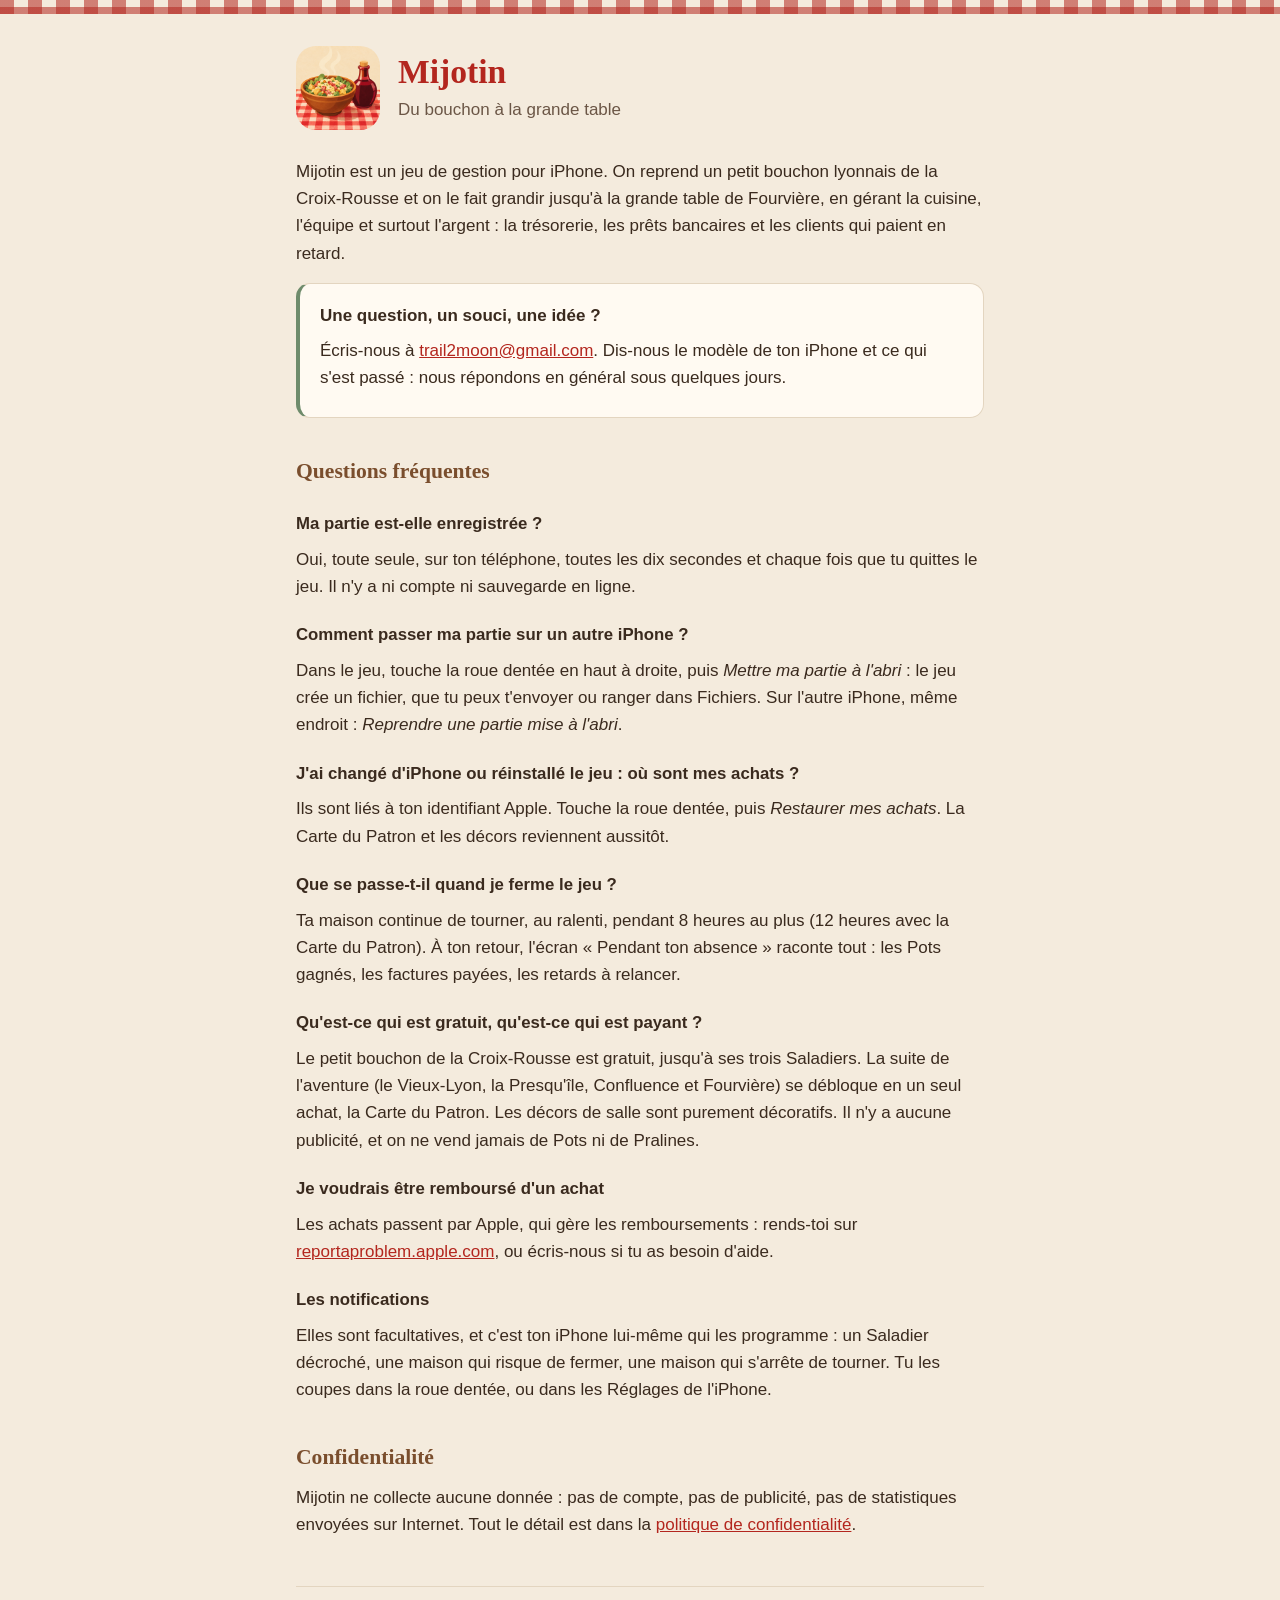
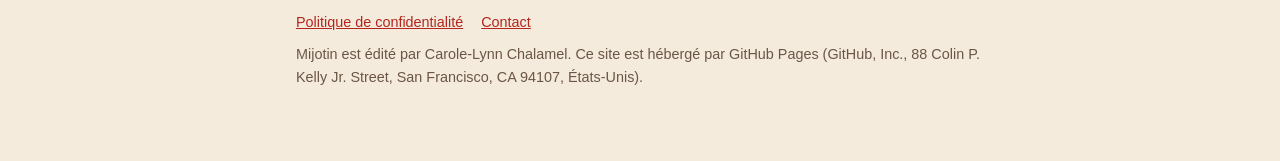
==== index.html @ 32540396 "Pages d'assistance et de confidentialité de Mijotin Co-Authored-By: Claude Opus 5.5 (1M context) <no" ====
<!doctype html>
<html lang="fr">
<head>
<meta charset="utf-8">
<meta name="viewport" content="width=device-width, initial-scale=1">
<title>Mijotin · Assistance</title>
<meta name="description" content="Mijotin, jeu de gestion d'un bouchon lyonnais : aide, questions fréquentes et contact.">
<link rel="icon" href="icone.png">
<link rel="apple-touch-icon" href="apple-touch-icon.png">
<link rel="stylesheet" href="style.css">
</head>
<body>
<div class="nappe" aria-hidden="true"></div>
<main>
  <header class="titre">
    <img src="icone.png" alt="L'icône de Mijotin">
    <div>
      <h1>Mijotin</h1>
      <p class="sous-titre">Du bouchon à la grande table</p>
    </div>
  </header>

  <p>Mijotin est un jeu de gestion pour iPhone. On reprend un petit bouchon lyonnais de la Croix-Rousse et on le fait grandir jusqu'à la grande table de Fourvière, en gérant la cuisine, l'équipe et surtout l'argent : la trésorerie, les prêts bancaires et les clients qui paient en retard.</p>

  <div class="carte encadre">
    <strong>Une question, un souci, une idée ?</strong>
    <p>Écris-nous à <a href="mailto:trail2moon@gmail.com">trail2moon@gmail.com</a>. Dis-nous le modèle de ton iPhone et ce qui s'est passé : nous répondons en général sous quelques jours.</p>
  </div>

  <h2>Questions fréquentes</h2>

  <h3>Ma partie est-elle enregistrée ?</h3>
  <p>Oui, toute seule, sur ton téléphone, toutes les dix secondes et chaque fois que tu quittes le jeu. Il n'y a ni compte ni sauvegarde en ligne.</p>

  <h3>Comment passer ma partie sur un autre iPhone ?</h3>
  <p>Dans le jeu, touche la roue dentée en haut à droite, puis <em>Mettre ma partie à l'abri</em> : le jeu crée un fichier, que tu peux t'envoyer ou ranger dans Fichiers. Sur l'autre iPhone, même endroit : <em>Reprendre une partie mise à l'abri</em>.</p>

  <h3>J'ai changé d'iPhone ou réinstallé le jeu : où sont mes achats ?</h3>
  <p>Ils sont liés à ton identifiant Apple. Touche la roue dentée, puis <em>Restaurer mes achats</em>. La Carte du Patron et les décors reviennent aussitôt.</p>

  <h3>Que se passe-t-il quand je ferme le jeu ?</h3>
  <p>Ta maison continue de tourner, au ralenti, pendant 8 heures au plus (12 heures avec la Carte du Patron). À ton retour, l'écran « Pendant ton absence » raconte tout : les Pots gagnés, les factures payées, les retards à relancer.</p>

  <h3>Qu'est-ce qui est gratuit, qu'est-ce qui est payant ?</h3>
  <p>Le petit bouchon de la Croix-Rousse est gratuit, jusqu'à ses trois Saladiers. La suite de l'aventure (le Vieux-Lyon, la Presqu'île, Confluence et Fourvière) se débloque en un seul achat, la Carte du Patron. Les décors de salle sont purement décoratifs. Il n'y a aucune publicité, et on ne vend jamais de Pots ni de Pralines.</p>

  <h3>Je voudrais être remboursé d'un achat</h3>
  <p>Les achats passent par Apple, qui gère les remboursements : rends-toi sur <a href="https://reportaproblem.apple.com">reportaproblem.apple.com</a>, ou écris-nous si tu as besoin d'aide.</p>

  <h3>Les notifications</h3>
  <p>Elles sont facultatives, et c'est ton iPhone lui-même qui les programme : un Saladier décroché, une maison qui risque de fermer, une maison qui s'arrête de tourner. Tu les coupes dans la roue dentée, ou dans les Réglages de l'iPhone.</p>

  <h2>Confidentialité</h2>
  <p>Mijotin ne collecte aucune donnée : pas de compte, pas de publicité, pas de statistiques envoyées sur Internet. Tout le détail est dans la <a href="confidentialite.html">politique de confidentialité</a>.</p>

  <footer>
    <nav class="liens">
      <a href="confidentialite.html">Politique de confidentialité</a>
      <a href="mailto:trail2moon@gmail.com">Contact</a>
    </nav>
    <p>Mijotin est édité par Carole-Lynn Chalamel. Ce site est hébergé par GitHub Pages (GitHub, Inc., 88 Colin P. Kelly Jr. Street, San Francisco, CA 94107, États-Unis).</p>
  </footer>
</main>
</body>
</html>
---- style.css ----
/* Les pages publiques de Mijotin (assistance et confidentialité), aux couleurs du jeu. Aucune ressource externe. */
:root {
  --fond: #f4ebdd;
  --carte: #fffaf2;
  --encre: #3a2a1e;
  --doux: #6b5646;
  --rouge: #b3261e;
  --bois: #7a4e2d;
  --sauge: #6e8b6b;
  --trait: #e3d5c0;
}
@media (prefers-color-scheme: dark) {
  :root {
    --fond: #211812;
    --carte: #2c211a;
    --encre: #f4ebdd;
    --doux: #cdbba6;
    --rouge: #ec6a5f;
    --bois: #d8a97f;
    --sauge: #9dbb99;
    --trait: #45362a;
  }
}
* {
  box-sizing: border-box;
}
html {
  -webkit-text-size-adjust: 100%;
}
body {
  margin: 0;
  background: var(--fond);
  color: var(--encre);
  font: 17px/1.6 -apple-system, BlinkMacSystemFont, 'Segoe UI', Roboto, sans-serif;
}
.nappe {
  height: 14px;
  background:
    repeating-linear-gradient(90deg, rgba(179, 38, 30, 0.55) 0 14px, transparent 14px 28px),
    repeating-linear-gradient(0deg, rgba(179, 38, 30, 0.55) 0 7px, transparent 7px 14px);
}
main {
  max-width: 720px;
  margin: 0 auto;
  padding: 32px 16px 64px;
}
header.titre {
  display: flex;
  align-items: center;
  gap: 18px;
  margin-bottom: 28px;
}
header.titre img {
  width: 84px;
  height: 84px;
  border-radius: 20px;
  flex-shrink: 0;
}
h1 {
  margin: 0;
  font-family: Georgia, 'Times New Roman', serif;
  color: var(--rouge);
  font-size: 2.1rem;
  line-height: 1.15;
}
.sous-titre {
  margin: 4px 0 0;
  color: var(--doux);
}
h2 {
  font-family: Georgia, 'Times New Roman', serif;
  color: var(--bois);
  font-size: 1.35rem;
  margin: 36px 0 10px;
}
h3 {
  font-size: 1.05rem;
  margin: 22px 0 4px;
}
p,
li {
  margin: 8px 0;
}
a {
  color: var(--rouge);
}
.carte {
  background: var(--carte);
  border: 1px solid var(--trait);
  border-radius: 14px;
  padding: 18px 20px;
  margin: 16px 0;
}
.encadre {
  border-left: 4px solid var(--sauge);
}
nav.liens {
  display: flex;
  flex-wrap: wrap;
  gap: 8px 18px;
  margin: 8px 0 0;
}
footer {
  margin-top: 48px;
  color: var(--doux);
  font-size: 0.9rem;
  border-top: 1px solid var(--trait);
  padding-top: 16px;
}
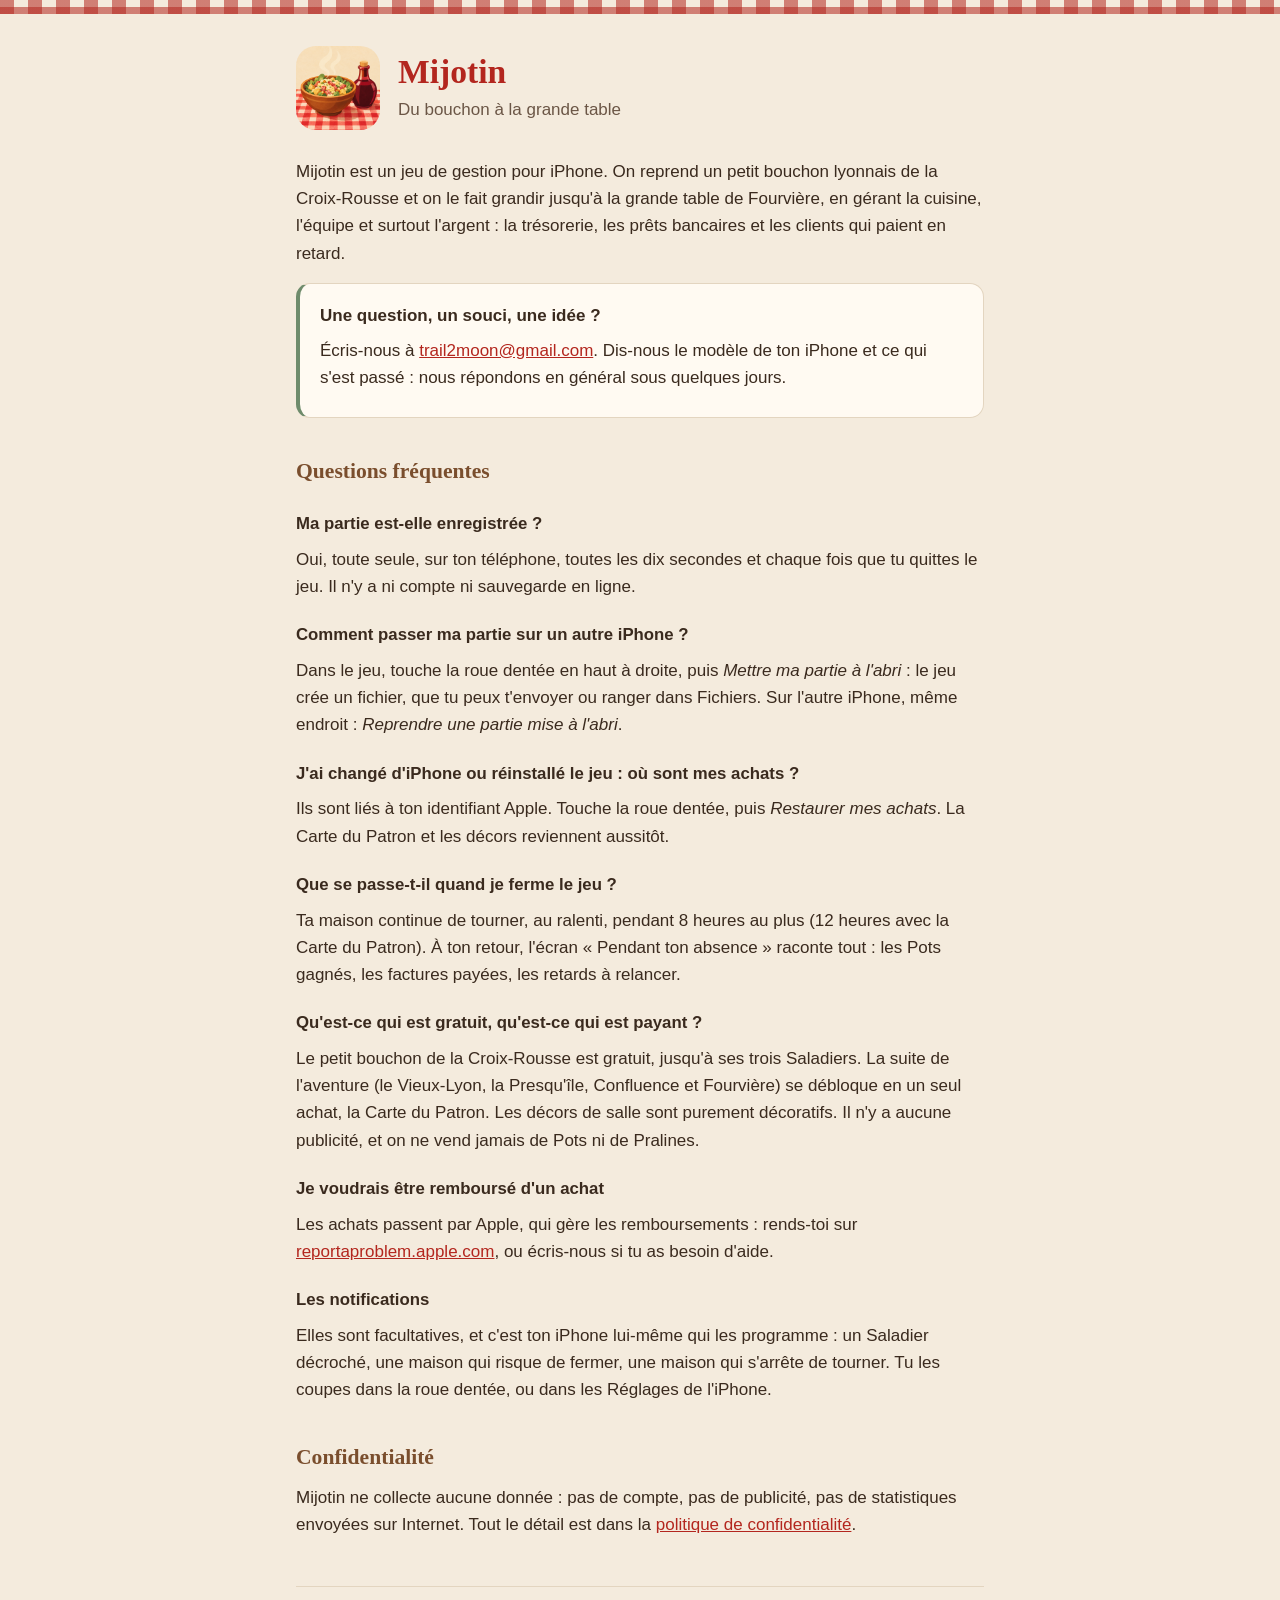
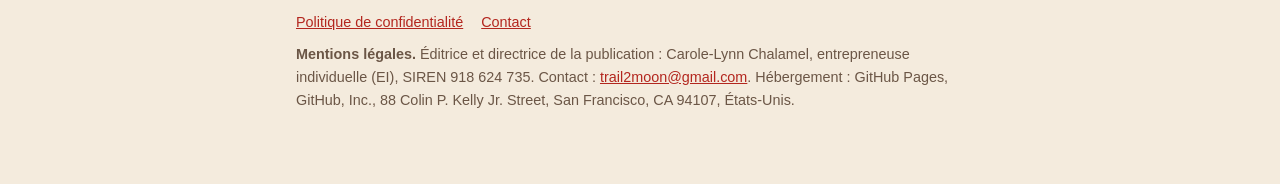
==== commit 530d5072: "Mise à jour des pages de Mijotin" ====
--- a/index.html
+++ b/index.html
@@ -58,7 +58,7 @@
       <a href="confidentialite.html">Politique de confidentialité</a>
       <a href="mailto:trail2moon@gmail.com">Contact</a>
     </nav>
-    <p>Mijotin est édité par Carole-Lynn Chalamel. Ce site est hébergé par GitHub Pages (GitHub, Inc., 88 Colin P. Kelly Jr. Street, San Francisco, CA 94107, États-Unis).</p>
+    <p><strong>Mentions légales.</strong> Éditrice et directrice de la publication : Carole-Lynn Chalamel, entrepreneuse individuelle (EI), SIREN 918 624 735. Contact : <a href="mailto:trail2moon@gmail.com">trail2moon@gmail.com</a>. Hébergement : GitHub Pages, GitHub, Inc., 88 Colin P. Kelly Jr. Street, San Francisco, CA 94107, États-Unis.</p>
   </footer>
 </main>
 </body>
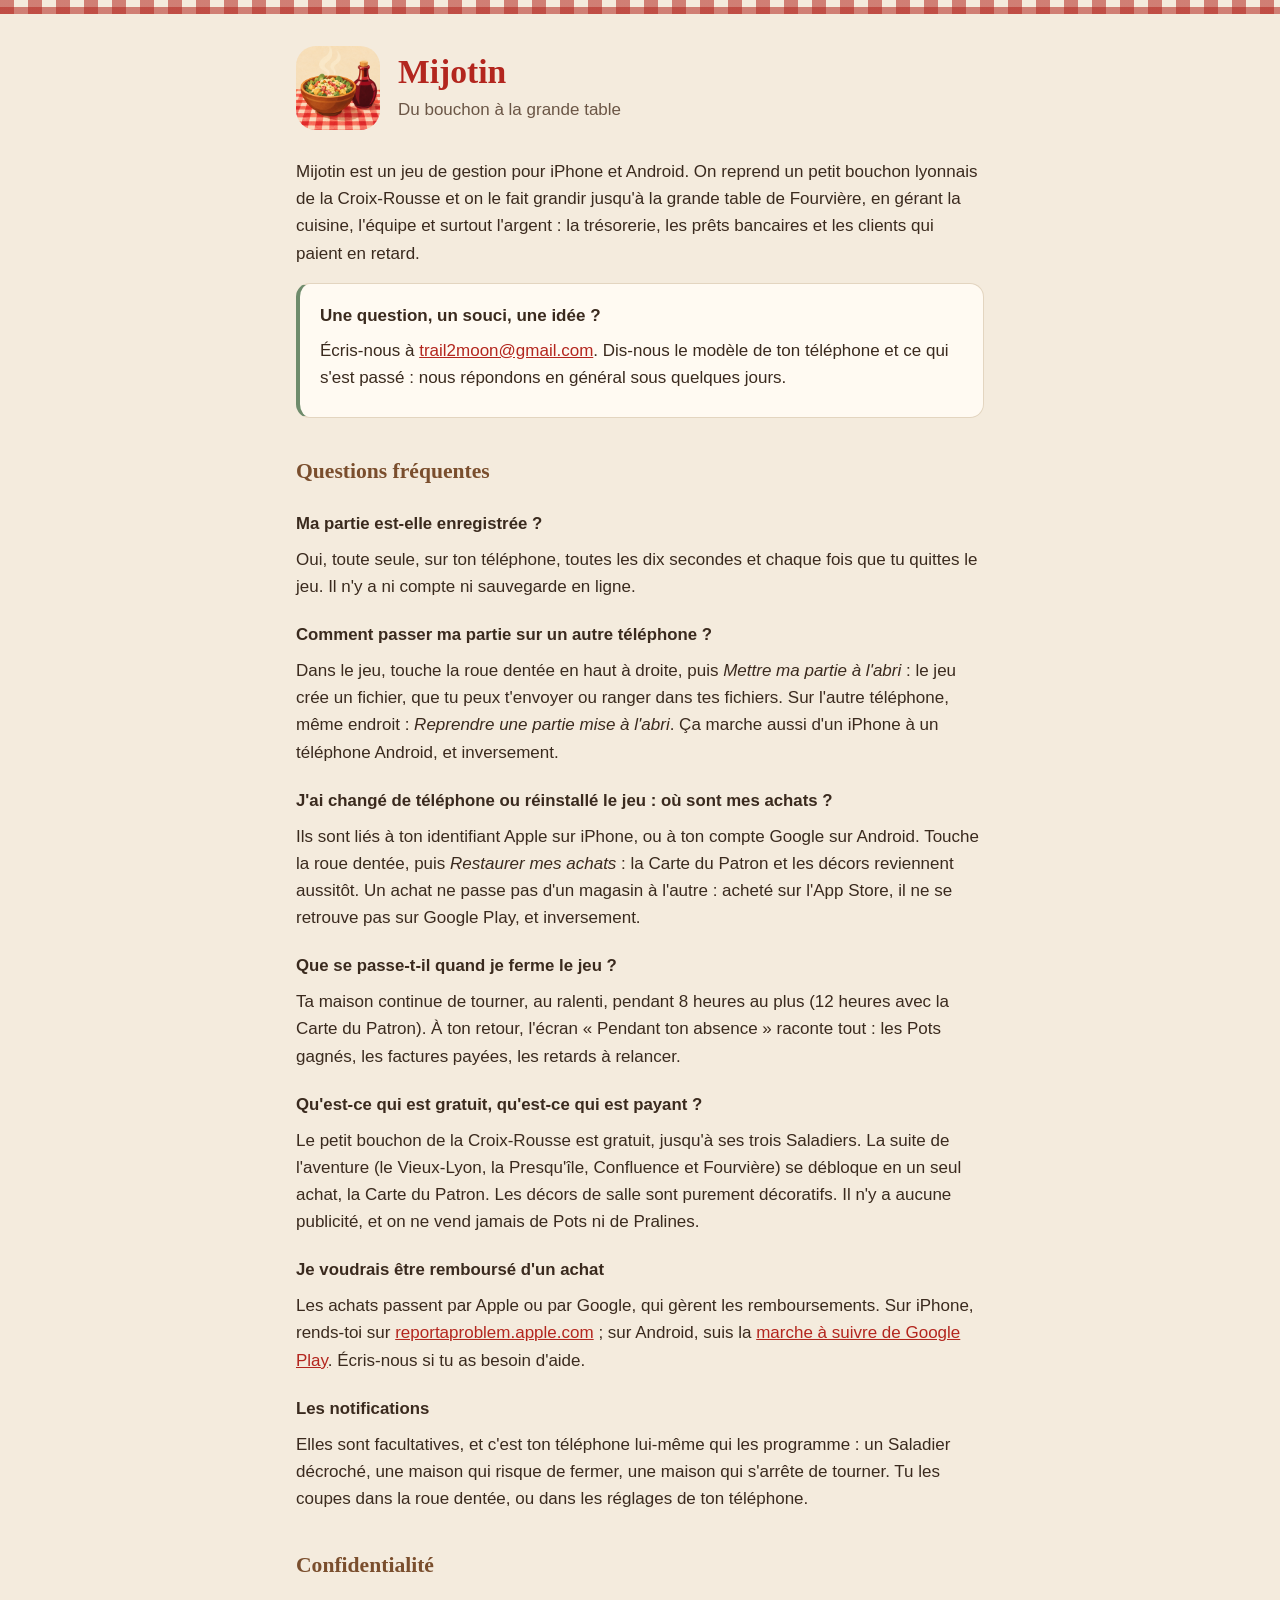
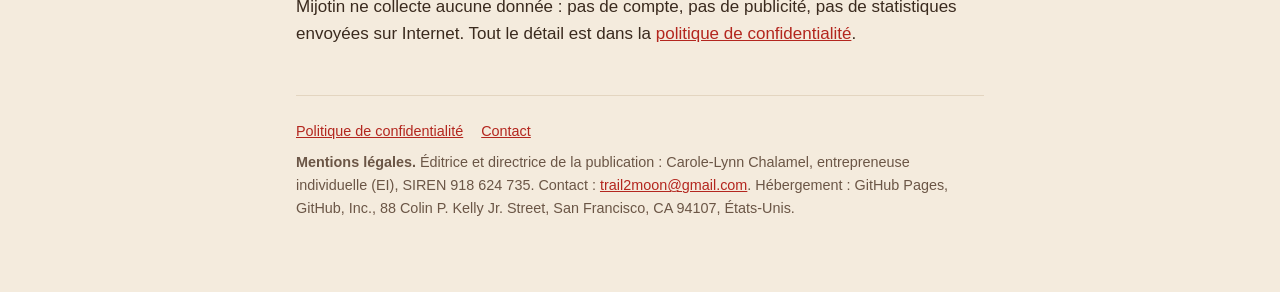
==== commit 299f3cbf: "Mise à jour des pages de Mijotin" ====
--- a/index.html
+++ b/index.html
@@ -20,11 +20,11 @@
     </div>
   </header>
 
-  <p>Mijotin est un jeu de gestion pour iPhone. On reprend un petit bouchon lyonnais de la Croix-Rousse et on le fait grandir jusqu'à la grande table de Fourvière, en gérant la cuisine, l'équipe et surtout l'argent : la trésorerie, les prêts bancaires et les clients qui paient en retard.</p>
+  <p>Mijotin est un jeu de gestion pour iPhone et Android. On reprend un petit bouchon lyonnais de la Croix-Rousse et on le fait grandir jusqu'à la grande table de Fourvière, en gérant la cuisine, l'équipe et surtout l'argent : la trésorerie, les prêts bancaires et les clients qui paient en retard.</p>
 
   <div class="carte encadre">
     <strong>Une question, un souci, une idée ?</strong>
-    <p>Écris-nous à <a href="mailto:trail2moon@gmail.com">trail2moon@gmail.com</a>. Dis-nous le modèle de ton iPhone et ce qui s'est passé : nous répondons en général sous quelques jours.</p>
+    <p>Écris-nous à <a href="mailto:trail2moon@gmail.com">trail2moon@gmail.com</a>. Dis-nous le modèle de ton téléphone et ce qui s'est passé : nous répondons en général sous quelques jours.</p>
   </div>
 
   <h2>Questions fréquentes</h2>
@@ -32,11 +32,11 @@
   <h3>Ma partie est-elle enregistrée ?</h3>
   <p>Oui, toute seule, sur ton téléphone, toutes les dix secondes et chaque fois que tu quittes le jeu. Il n'y a ni compte ni sauvegarde en ligne.</p>
 
-  <h3>Comment passer ma partie sur un autre iPhone ?</h3>
-  <p>Dans le jeu, touche la roue dentée en haut à droite, puis <em>Mettre ma partie à l'abri</em> : le jeu crée un fichier, que tu peux t'envoyer ou ranger dans Fichiers. Sur l'autre iPhone, même endroit : <em>Reprendre une partie mise à l'abri</em>.</p>
+  <h3>Comment passer ma partie sur un autre téléphone ?</h3>
+  <p>Dans le jeu, touche la roue dentée en haut à droite, puis <em>Mettre ma partie à l'abri</em> : le jeu crée un fichier, que tu peux t'envoyer ou ranger dans tes fichiers. Sur l'autre téléphone, même endroit : <em>Reprendre une partie mise à l'abri</em>. Ça marche aussi d'un iPhone à un téléphone Android, et inversement.</p>
 
-  <h3>J'ai changé d'iPhone ou réinstallé le jeu : où sont mes achats ?</h3>
-  <p>Ils sont liés à ton identifiant Apple. Touche la roue dentée, puis <em>Restaurer mes achats</em>. La Carte du Patron et les décors reviennent aussitôt.</p>
+  <h3>J'ai changé de téléphone ou réinstallé le jeu : où sont mes achats ?</h3>
+  <p>Ils sont liés à ton identifiant Apple sur iPhone, ou à ton compte Google sur Android. Touche la roue dentée, puis <em>Restaurer mes achats</em> : la Carte du Patron et les décors reviennent aussitôt. Un achat ne passe pas d'un magasin à l'autre : acheté sur l'App Store, il ne se retrouve pas sur Google Play, et inversement.</p>
 
   <h3>Que se passe-t-il quand je ferme le jeu ?</h3>
   <p>Ta maison continue de tourner, au ralenti, pendant 8 heures au plus (12 heures avec la Carte du Patron). À ton retour, l'écran « Pendant ton absence » raconte tout : les Pots gagnés, les factures payées, les retards à relancer.</p>
@@ -45,10 +45,10 @@
   <p>Le petit bouchon de la Croix-Rousse est gratuit, jusqu'à ses trois Saladiers. La suite de l'aventure (le Vieux-Lyon, la Presqu'île, Confluence et Fourvière) se débloque en un seul achat, la Carte du Patron. Les décors de salle sont purement décoratifs. Il n'y a aucune publicité, et on ne vend jamais de Pots ni de Pralines.</p>
 
   <h3>Je voudrais être remboursé d'un achat</h3>
-  <p>Les achats passent par Apple, qui gère les remboursements : rends-toi sur <a href="https://reportaproblem.apple.com">reportaproblem.apple.com</a>, ou écris-nous si tu as besoin d'aide.</p>
+  <p>Les achats passent par Apple ou par Google, qui gèrent les remboursements. Sur iPhone, rends-toi sur <a href="https://reportaproblem.apple.com">reportaproblem.apple.com</a> ; sur Android, suis la <a href="https://support.google.com/googleplay/answer/2479637?hl=fr">marche à suivre de Google Play</a>. Écris-nous si tu as besoin d'aide.</p>
 
   <h3>Les notifications</h3>
-  <p>Elles sont facultatives, et c'est ton iPhone lui-même qui les programme : un Saladier décroché, une maison qui risque de fermer, une maison qui s'arrête de tourner. Tu les coupes dans la roue dentée, ou dans les Réglages de l'iPhone.</p>
+  <p>Elles sont facultatives, et c'est ton téléphone lui-même qui les programme : un Saladier décroché, une maison qui risque de fermer, une maison qui s'arrête de tourner. Tu les coupes dans la roue dentée, ou dans les réglages de ton téléphone.</p>
 
   <h2>Confidentialité</h2>
   <p>Mijotin ne collecte aucune donnée : pas de compte, pas de publicité, pas de statistiques envoyées sur Internet. Tout le détail est dans la <a href="confidentialite.html">politique de confidentialité</a>.</p>
